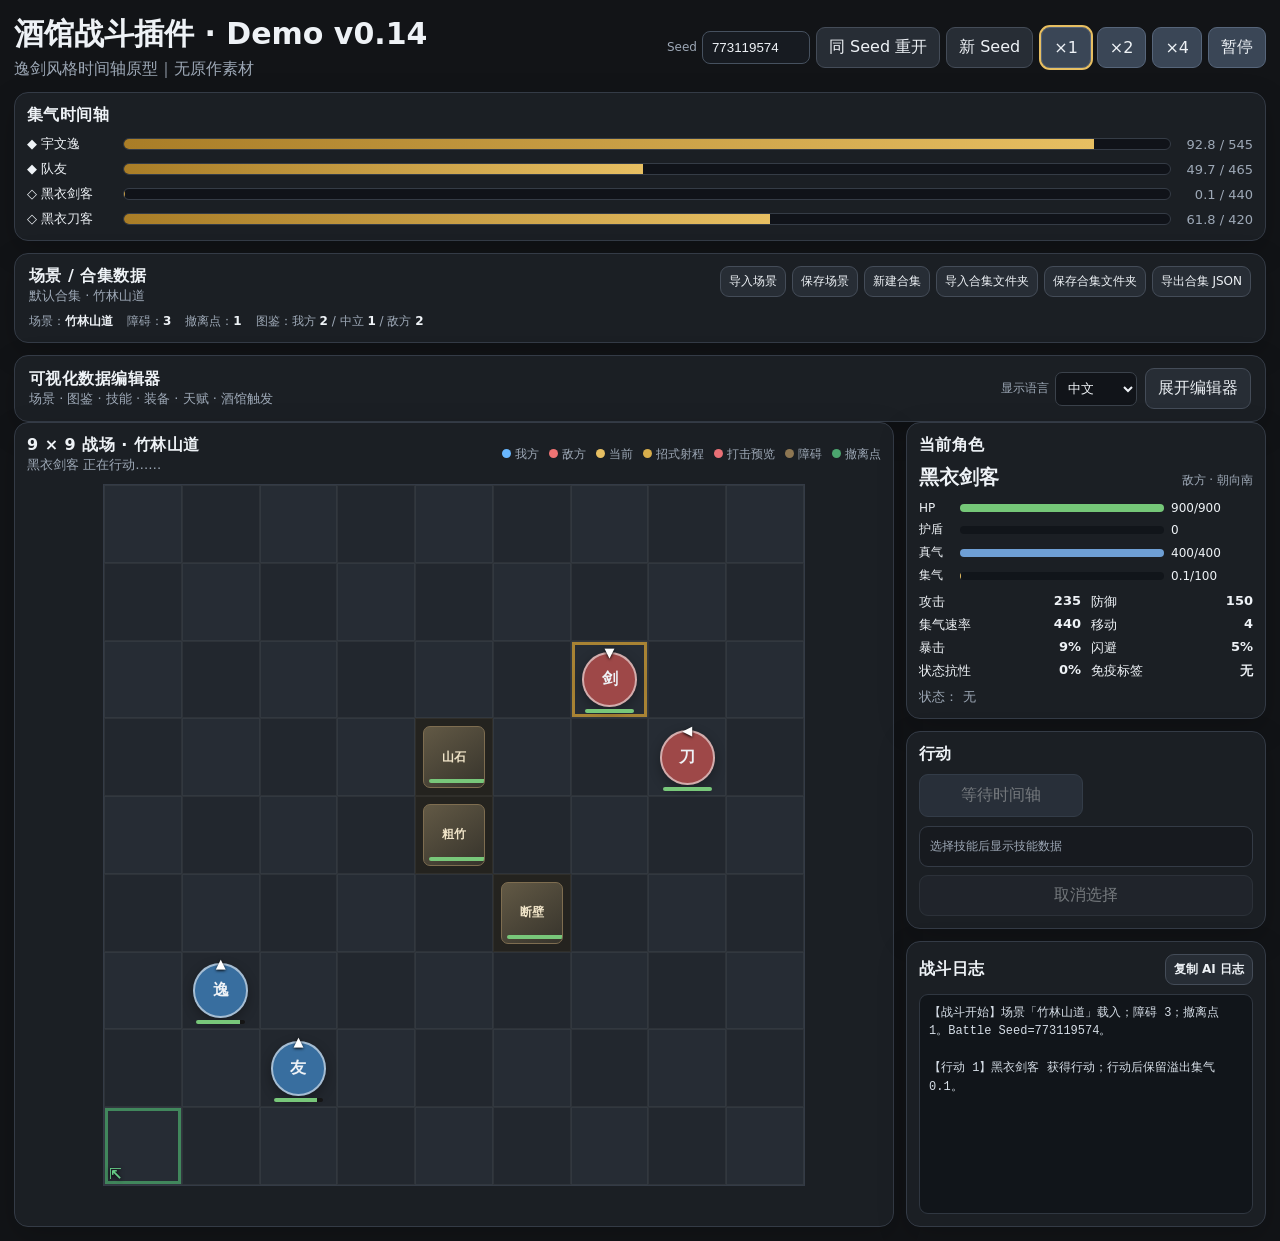
==== battle/index.html @ 169e37d6 "Add files via upload" ====
<!doctype html>
<html lang="zh-CN">
<head>
  <meta charset="utf-8" />
  <meta name="viewport" content="width=device-width,initial-scale=1,maximum-scale=1,user-scalable=no" />
  <title>酒馆战斗插件 Demo v0.14</title>
  <link rel="stylesheet" href="styles.css" />
</head>
<body>
  <div class="app-shell">
    <header class="topbar">
      <div>
        <h1>酒馆战斗插件 · Demo v0.14</h1>
        <p>逸剑风格时间轴原型｜无原作素材</p>
      </div>
      <div class="top-controls">
        <div class="seed-box" title="同一 Seed + 同一操作会得到相同的命中、暴击和伤害波动">
          <label>Seed <input id="seedInput" inputmode="numeric" maxlength="10" /></label>
          <button id="sameSeedBtn" class="secondary">同 Seed 重开</button>
          <button id="newSeedBtn" class="secondary">新 Seed</button>
        </div>
        <div class="speed-box">
          <button data-speed="1" class="speed-btn active">×1</button>
          <button data-speed="2" class="speed-btn">×2</button>
          <button data-speed="4" class="speed-btn">×4</button>
          <button id="pauseBtn">暂停</button>
        </div>
      </div>
    </header>

    <section class="timeline-panel card">
      <div class="section-title">集气时间轴</div>
      <div id="timeline"></div>
    </section>

    <section class="card data-panel">
      <div class="data-panel-head">
        <div>
          <div class="section-title">场景 / 合集数据</div>
          <div id="dataStatus" class="muted">默认合集 · 竹林山道</div>
        </div>
        <div class="data-actions">
          <button id="importSceneBtn" class="secondary small">导入场景</button>
          <button id="exportSceneBtn" class="secondary small">保存场景</button>
          <button id="newCollectionBtn" class="secondary small">新建合集</button>
          <button id="importCollectionBtn" class="secondary small">导入合集文件夹</button>
          <button id="saveCollectionBtn" class="secondary small">保存合集文件夹</button>
          <button id="exportCollectionBtn" class="secondary small">导出合集 JSON</button>
        </div>
      </div>
      <div class="data-summary">
        <span>场景：<b id="sceneNameText">竹林山道</b></span>
        <span>障碍：<b id="obstacleCountText">0</b></span>
        <span>撤离点：<b id="evacCountText">0</b></span>
        <span>图鉴：我方 <b id="allyDexCount">0</b> / 中立 <b id="neutralDexCount">0</b> / 敌方 <b id="enemyDexCount">0</b></span>
      </div>
      <input id="sceneFileInput" type="file" accept=".json,application/json" hidden>
      <input id="collectionFolderInput" type="file" accept=".json,application/json" webkitdirectory directory multiple hidden>
    </section>

    <section class="card editor-shell">
      <div class="editor-head">
        <div>
          <div class="section-title">可视化数据编辑器</div>
          <div class="muted">场景 · 图鉴 · 技能 · 装备 · 天赋 · 酒馆触发</div>
        </div>
        <div class="editor-head-actions">
          <label class="editor-language-label">
            <span>显示语言</span>
            <select id="editorLanguageSelect">
              <option value="zh" selected>中文</option>
              <option value="en">English</option>
            </select>
          </label>
          <button id="toggleEditorBtn" class="secondary">展开编辑器</button>
        </div>
      </div>
      <div id="editorRoot" class="editor-root" hidden></div>
    </section>

    <main class="main-grid">
      <section class="battlefield card">
        <div class="battlefield-head">
          <div>
            <div id="boardTitle" class="section-title">9 × 9 战场 · 竹林山道</div>
            <div id="turnHint" class="muted">时间轴流动中……</div>
          </div>
          <div class="legend">
            <span><i class="dot ally"></i>我方</span>
            <span><i class="dot enemy"></i>敌方</span>
            <span><i class="dot selected"></i>当前</span>
            <span><i class="dot range"></i>招式射程</span>
            <span><i class="dot aoe"></i>打击预览</span>
            <span><i class="dot obstacle"></i>障碍</span>
            <span><i class="dot evac"></i>撤离点</span>
          </div>
        </div>
        <div id="board" class="board" aria-label="battle board"></div>
      </section>

      <aside class="sidebar">
        <section class="card status-card">
          <div class="section-title">当前角色</div>
          <div id="actorCard" class="actor-card empty">尚未轮到任何角色</div>
        </section>

        <section class="card actions-card">
          <div class="section-title">行动</div>
          <div id="actions" class="actions"></div>
          <div id="skillDetail" class="skill-detail empty">选择技能后显示技能数据</div>
          <button id="cancelModeBtn" class="secondary wide" disabled>取消选择</button>
        </section>

        <section class="card log-card">
          <div class="section-title log-title-row">
            <span>战斗日志</span>
            <button id="copyLogBtn" class="secondary small">复制 AI 日志</button>
          </div>
          <pre id="log"></pre>
        </section>
      </aside>
    </main>
  </div>

  <dialog id="resultDialog">
    <div class="result-box">
      <h2 id="resultTitle">战斗结束</h2>
      <pre id="resultText"></pre>
      <div class="dialog-actions">
        <button id="copyResultBtn">复制 AI 战斗包</button>
        <button id="restartBtn" class="secondary">重新开始</button>
      </div>
    </div>
  </dialog>

  <script src="app.js"></script>
  <script src="editor.js"></script>
</body>
</html>
---- battle/styles.css ----
:root {
  --bg: #121417;
  --panel: #1b1f24;
  --panel-2: #232831;
  --line: #343b46;
  --text: #eef2f6;
  --muted: #9da8b6;
  --accent: #e7bf62;
  --ally: #69b7ff;
  --enemy: #ee7373;
  --ready: #89df8c;
  --tile: #262c34;
  --tile-alt: #22272e;
  --move: #355978;
  --target: #744248;
  --skill-range: #66562f;
  --aoe-preview: #9a3f45;
  --selected: #a88334;
}

* { box-sizing: border-box; }
html, body { margin: 0; min-height: 100%; background: var(--bg); color: var(--text); font-family: system-ui, -apple-system, BlinkMacSystemFont, "Segoe UI", sans-serif; }
button { font: inherit; }
body { padding: 14px; }

.app-shell { max-width: 1280px; margin: 0 auto; }
.topbar { display: flex; align-items: center; justify-content: space-between; gap: 16px; margin-bottom: 12px; }
h1 { margin: 0 0 4px; font-size: clamp(20px, 3vw, 30px); }
p { margin: 0; color: var(--muted); }
.card { background: var(--panel); border: 1px solid var(--line); border-radius: 14px; box-shadow: 0 10px 30px rgba(0,0,0,.18); }
.section-title { font-weight: 750; letter-spacing: .03em; }
.muted { color: var(--muted); font-size: 13px; }

.speed-box { display: flex; gap: 6px; flex-wrap: wrap; justify-content: flex-end; }
button { color: var(--text); background: #3a4656; border: 1px solid #56657a; border-radius: 9px; padding: 9px 12px; cursor: pointer; }
button:hover:not(:disabled) { filter: brightness(1.12); }
button:disabled { opacity: .42; cursor: not-allowed; }
button.active { outline: 2px solid var(--accent); }
button.secondary { background: #272d35; border-color: #444c58; }
button.small { padding: 6px 8px; font-size: 12px; }
button.wide { width: 100%; margin-top: 8px; }

.timeline-panel { padding: 12px; margin-bottom: 12px; }
#timeline { display: grid; gap: 7px; margin-top: 9px; }
.timeline-row { display: grid; grid-template-columns: 88px 1fr 74px; gap: 8px; align-items: center; font-size: 13px; }
.timeline-name { overflow: hidden; text-overflow: ellipsis; white-space: nowrap; }
.gauge { height: 12px; background: #101319; border: 1px solid #353c46; border-radius: 999px; overflow: hidden; }
.gauge > i { display: block; height: 100%; width: 0%; background: linear-gradient(90deg, #a97d27, var(--accent)); transition: width .06s linear; }
.timeline-row.ready .gauge > i { background: linear-gradient(90deg, #3f984f, var(--ready)); }
.timeline-value { color: var(--muted); text-align: right; font-variant-numeric: tabular-nums; }

.main-grid { display: grid; grid-template-columns: minmax(0, 1fr) 360px; gap: 12px; }
.battlefield { padding: 12px; min-width: 0; }
.battlefield-head { display: flex; align-items: center; justify-content: space-between; gap: 12px; margin-bottom: 10px; }
.legend { display: flex; gap: 10px; flex-wrap: wrap; color: var(--muted); font-size: 12px; }
.dot { display: inline-block; width: 9px; height: 9px; border-radius: 50%; margin-right: 4px; }
.dot.ally { background: var(--ally); }
.dot.enemy { background: var(--enemy); }
.dot.selected { background: var(--accent); }
.dot.range { background: #d7ad4b; }
.dot.aoe { background: #e86f75; }

.board { display: grid; grid-template-columns: repeat(9, minmax(0, 1fr)); grid-template-rows: repeat(9, minmax(0, 1fr)); width: min(78vh, 100%); max-width: 720px; aspect-ratio: 1 / 1; margin: 0 auto; border: 1px solid var(--line); background: #161a1f; user-select: none; }
.tile { position: relative; width: 100%; height: 100%; border: 1px solid rgba(255,255,255,.055); background: var(--tile); min-width: 0; min-height: 0; padding: 0; border-radius: 0; display: flex; align-items: center; justify-content: center; }
.tile:nth-child(even) { background: var(--tile-alt); }
.tile.moveable { background: var(--move); }
.tile.skill-range { background: var(--skill-range); }
.tile.targetable { box-shadow: inset 0 0 0 2px #c95b62; }
.tile.aoe-preview { background: var(--aoe-preview) !important; box-shadow: inset 0 0 0 2px #f0a0a4; }
.tile.current { box-shadow: inset 0 0 0 3px var(--selected); }
.unit { width: 72%; aspect-ratio: 1/1; border-radius: 50%; display: grid; place-items: center; position: relative; font-size: clamp(10px, 1.6vw, 16px); font-weight: 800; border: 2px solid rgba(255,255,255,.55); box-shadow: 0 4px 12px rgba(0,0,0,.3); }
.unit.ally { background: #386e9f; }
.unit.enemy { background: #9e4848; }
.unit.dead { opacity: .22; filter: grayscale(1); }
.facing { position: absolute; top: -9px; font-size: 13px; color: white; text-shadow: 0 1px 3px #000; }
.hp-mini { position: absolute; bottom: -8px; left: 2%; width: 96%; height: 4px; border-radius: 999px; overflow: hidden; background: #151515; }
.hp-mini i { display: block; height: 100%; background: #78c77a; }

.sidebar { display: grid; grid-template-rows: auto auto minmax(240px, 1fr); gap: 12px; min-width: 0; }
.status-card, .actions-card, .log-card { padding: 12px; }
.actor-card.empty { color: var(--muted); padding-top: 10px; }
.actor-name-row { display: flex; justify-content: space-between; align-items: baseline; margin-top: 8px; }
.actor-name { font-size: 20px; font-weight: 800; }
.team-tag { font-size: 12px; color: var(--muted); }
.stats { display: grid; grid-template-columns: 1fr 1fr; gap: 5px 10px; margin-top: 9px; font-size: 13px; }
.stat-line { display: flex; justify-content: space-between; gap: 10px; }
.stat-line b { font-variant-numeric: tabular-nums; }
.bars { display: grid; gap: 6px; margin-top: 10px; }
.bar-row { display: grid; grid-template-columns: 34px 1fr 82px; gap: 7px; align-items: center; font-size: 12px; }
.meter { height: 8px; background: #11151a; border-radius: 999px; overflow: hidden; }
.meter i { display: block; height: 100%; }
.meter.hp i { background: #75c778; }
.meter.qi i { background: #6e9fd5; }
.meter.gas i { background: var(--accent); }

.actions { display: grid; grid-template-columns: repeat(2, minmax(0, 1fr)); gap: 7px; margin-top: 9px; }
.action-btn { min-height: 43px; padding: 8px; }
.action-btn small { display: block; color: #c5ced8; font-size: 10px; margin-top: 2px; }
.action-btn.skill { background: #443b2d; border-color: #75613d; }
.action-btn.utility { background: #304156; border-color: #4c6684; }

.log-title-row { display: flex; align-items: center; justify-content: space-between; gap: 8px; }
.log-card { min-height: 0; display: flex; flex-direction: column; }
#log { margin: 9px 0 0; min-height: 220px; max-height: 42vh; overflow: auto; white-space: pre-wrap; word-break: break-word; background: #11151a; border: 1px solid #303741; border-radius: 9px; padding: 9px; color: #d5dde6; font-size: 12px; line-height: 1.55; }

#resultDialog { width: min(680px, 92vw); color: var(--text); background: var(--panel); border: 1px solid var(--line); border-radius: 14px; }
#resultDialog::backdrop { background: rgba(0,0,0,.72); }
.result-box h2 { margin-top: 0; }
#resultText { white-space: pre-wrap; max-height: 55vh; overflow: auto; background: #11151a; padding: 10px; border-radius: 9px; }
.dialog-actions { display: flex; justify-content: flex-end; gap: 8px; flex-wrap: wrap; }

@media (max-width: 900px) {
  body { padding: 8px; }
  .topbar { align-items: flex-start; }
  .main-grid { grid-template-columns: 1fr; }
  .board { width: 100%; max-width: none; }
  .sidebar { grid-template-columns: 1fr; }
  #log { max-height: 300px; }
}


/* v0.3：技能详情卡 */
.skill-detail {
  margin-top: 9px;
  padding: 10px;
  border: 1px solid #4c4537;
  border-radius: 9px;
  background: #191814;
  font-size: 12px;
  line-height: 1.55;
}
.skill-detail.empty {
  color: var(--muted);
  border-color: #343b46;
  background: #171a1f;
}
.skill-detail-name {
  font-size: 14px;
  font-weight: 800;
  color: #f0cf82;
  margin-bottom: 6px;
}
.skill-detail-grid {
  display: grid;
  grid-template-columns: 1fr 1fr;
  gap: 3px 12px;
}
.skill-detail-grid span {
  color: var(--muted);
}
.skill-detail-grid b {
  color: var(--text);
  font-weight: 700;
}
.skill-detail-desc {
  margin-top: 7px;
  color: #d9dfe6;
}
.skill-detail-tip {
  margin-top: 6px;
  color: #d9bb72;
}


/* v0.4：行动后的朝向与无目标行动的方向选择 */
.tile.direction-choice {
  background: #32495a;
  box-shadow: inset 0 0 0 2px #75b7d9;
}
.direction-marker {
  position: absolute;
  inset: 0;
  display: grid;
  place-items: center;
  pointer-events: none;
  font-size: clamp(18px, 2vw, 30px);
  color: #d9f2ff;
  text-shadow: 0 1px 5px #000;
  z-index: 4;
}
.tile .unit + .direction-marker {
  opacity: 0.88;
}
.direction-note {
  grid-column: 1 / -1;
  color: #d6e8f2;
  font-size: 12px;
  padding: 4px 2px 1px;
}


/* v0.5：Seed / 寻路 / 攻击预览 */
.top-controls { display:flex; gap:8px; align-items:center; flex-wrap:wrap; justify-content:flex-end; }
.seed-box { display:flex; gap:6px; align-items:center; flex-wrap:wrap; }
.seed-box label { display:flex; gap:5px; align-items:center; color:var(--muted); font-size:12px; }
.seed-box input { width:108px; color:var(--text); background:#171b21; border:1px solid #46515f; border-radius:8px; padding:8px 9px; font-variant-numeric:tabular-nums; }
.tile.path-preview { box-shadow: inset 0 0 0 3px #70c7f0; }
.tile.path-destination { box-shadow: inset 0 0 0 3px #b7e8ff; }
.tile.will-hit { box-shadow: inset 0 0 0 3px #ffd1d4 !important; }
.preview-box { margin-top:8px; padding:8px; border-radius:8px; background:#11151a; border:1px solid #3b4653; }
.preview-title { font-weight:800; color:#e7d39d; margin-bottom:5px; }
.preview-row { display:grid; grid-template-columns:1fr auto; gap:10px; padding:2px 0; }
.preview-row span { color:#c9d3de; }
.preview-row b { font-variant-numeric:tabular-nums; }
.mask-badge { display:inline-block; padding:1px 5px; border:1px solid #5d6570; border-radius:999px; color:#b9c3ce; font-size:10px; margin-left:4px; }
@media (max-width: 900px) { .top-controls { width:100%; justify-content:flex-start; } }


/* v0.5.1：手动路线规划 */
.tile.route-step {
  box-shadow: inset 0 0 0 3px #6ca7c8;
  background: #283c48;
}
.tile.route-end {
  box-shadow: inset 0 0 0 3px #e6c15f, inset 0 0 16px rgba(230,193,95,.28);
}
.tile.route-next {
  box-shadow: inset 0 0 0 2px #72c487;
  background: #263d31;
}
.route-order {
  position: absolute;
  right: 3px;
  top: 2px;
  min-width: 18px;
  height: 18px;
  padding: 0 4px;
  display: grid;
  place-items: center;
  border-radius: 9px;
  background: rgba(7,12,16,.82);
  color: #e6f3fb;
  font-size: 10px;
  font-weight: 800;
  z-index: 6;
  pointer-events: none;
}
.route-summary {
  grid-column: 1 / -1;
  padding: 7px 8px;
  border: 1px solid #394853;
  border-radius: 8px;
  background: #171d21;
  color: #d8e4ea;
  font-size: 12px;
  line-height: 1.45;
}
.route-summary b {
  color: #f0cf82;
}


/* v0.5.2：逐格消费移动力 */
.tile.step-moveable {
  background: #263d31;
  box-shadow: inset 0 0 0 2px #72c487;
}
.move-state-note {
  grid-column: 1 / -1;
  padding: 7px 8px;
  border: 1px solid #394853;
  border-radius: 8px;
  background: #171d21;
  color: #d8e4ea;
  font-size: 12px;
  line-height: 1.45;
}
.move-state-note b { color: #f0cf82; }


/* v0.6：场景、障碍物、撤离点、合集数据 */
.data-panel { padding: 12px 14px; }
.data-panel-head { display:flex; gap:12px; align-items:flex-start; justify-content:space-between; }
.data-actions { display:flex; gap:6px; flex-wrap:wrap; justify-content:flex-end; }
.data-summary { display:flex; gap:14px; flex-wrap:wrap; margin-top:8px; font-size:12px; color:var(--muted); }
.data-summary b { color:var(--text); }
.dot.obstacle { background:#8d7652; }
.dot.evac { background:#4ca66f; }

.tile.has-obstacle { background:#24231f; }
.tile.evac-point { box-shadow: inset 0 0 0 3px rgba(79,179,111,.68); }
.tile.evac-point::after {
  content:'⇱';
  position:absolute;
  left:4px;
  bottom:1px;
  font-size:15px;
  font-weight:900;
  color:#67cf88;
  text-shadow:0 1px 4px #000;
  pointer-events:none;
}
.obstacle-unit {
  position:absolute;
  inset:7px;
  display:grid;
  place-items:center;
  border-radius:7px;
  border:1px solid #7e6d50;
  background:linear-gradient(145deg,#625945,#37342c);
  color:#f0e4c8;
  font-weight:800;
  font-size:12px;
  z-index:2;
  overflow:hidden;
}
.obstacle-unit .obstacle-name {
  max-width:100%;
  padding:0 3px;
  overflow:hidden;
  text-overflow:ellipsis;
  white-space:nowrap;
}
.obstacle-unit .hp-mini {
  position:absolute;
  left:5px;
  right:5px;
  bottom:4px;
}
.tile.will-hit .obstacle-unit { outline:2px solid #d76565; }
.action-btn.escape { border-color:#4ca66f; }
.action-btn.escape:not(:disabled) { background:#203b2b; }

@media (max-width: 760px) {
  .data-panel-head { flex-direction:column; }
  .data-actions { justify-content:flex-start; }
}

.unit.neutral{background:#525963;border-color:#717a87;}


/* v0.6.1：障碍物阻断攻击射线 */
.tile.skill-blocked {
  background:
    repeating-linear-gradient(
      135deg,
      rgba(92, 96, 101, .20) 0,
      rgba(92, 96, 101, .20) 5px,
      rgba(32, 34, 37, .28) 5px,
      rgba(32, 34, 37, .28) 10px
    );
  box-shadow: inset 0 0 0 1px rgba(122, 128, 135, .55);
}
.tile.skill-blocked:not(.has-obstacle) {
  cursor: not-allowed;
}


/* v0.7 可视化编辑器 */
.editor-shell { margin-top: 12px; padding: 12px 14px; }
.editor-head { display:flex; align-items:center; justify-content:space-between; gap:12px; }
.editor-root { margin-top:12px; border-top:1px solid var(--border); padding-top:12px; }
.editor-tabs { display:flex; gap:6px; flex-wrap:wrap; margin-bottom:12px; }
.editor-tab { padding:7px 10px; }
.editor-tab.active { border-color:#b99b55; background:#332c1f; }
.editor-grid { display:grid; grid-template-columns:minmax(280px,1fr) minmax(300px,1.1fr); gap:12px; }
.editor-panel { border:1px solid var(--border); border-radius:10px; background:#171a1e; padding:11px; min-width:0; }
.editor-panel h3 { margin:0 0 9px; font-size:14px; }
.form-grid { display:grid; grid-template-columns:1fr 1fr; gap:8px; }
.form-grid .full { grid-column:1/-1; }
.form-field { display:flex; flex-direction:column; gap:4px; min-width:0; font-size:12px; color:var(--muted); }
.form-field input,.form-field select,.form-field textarea {
  width:100%; box-sizing:border-box; border:1px solid #3b424b; border-radius:7px; background:#111419; color:var(--text);
  padding:7px 8px; font:inherit; min-height:34px;
}
.form-field textarea { min-height:92px; resize:vertical; }
.editor-actions { display:flex; gap:6px; flex-wrap:wrap; margin-top:9px; }
.editor-list { display:flex; gap:6px; flex-wrap:wrap; margin:7px 0; }
.editor-chip { padding:6px 8px; border:1px solid #3d4650; background:#1d2228; border-radius:8px; cursor:pointer; }
.editor-chip.active { border-color:#c2a45d; background:#332c1e; }
.scene-editor-board {
  display:grid; aspect-ratio:1; width:min(100%,560px); margin:auto;
  border:1px solid #4c5661; background:#0d1013;
}
.scene-cell {
  position:relative; border:1px solid rgba(93,103,114,.28); min-width:0; min-height:0;
  display:grid; place-items:center; cursor:pointer; user-select:none; overflow:hidden;
}
.scene-cell:hover { outline:2px solid rgba(185,155,85,.7); z-index:2; }
.scene-token { font-size:11px; font-weight:800; text-align:center; line-height:1.05; padding:2px; }
.scene-token.ally { color:#8ac2ff; }
.scene-token.enemy { color:#ff9c9c; }
.scene-token.neutral { color:#c8ced6; }
.scene-token.obstacle { color:#e3c68d; }
.scene-token.evac { color:#7ed79c; position:absolute; left:2px; bottom:1px; font-size:13px; }
.palette-row { display:flex; flex-wrap:wrap; gap:5px; margin:8px 0; }
.palette-btn.active { border-color:#c2a45d; background:#332c1e; }
.json-preview { white-space:pre-wrap; max-height:290px; overflow:auto; padding:8px; border:1px solid #333c45; border-radius:8px; background:#101317; font-size:11px; }
.trigger-box { min-height:260px !important; font-family:ui-monospace,SFMono-Regular,Consolas,monospace !important; }
.ai-box { border:1px dashed #5e6670; border-radius:9px; padding:9px; margin-top:10px; }
.ai-status { font-size:12px; color:#d2bd85; margin-bottom:6px; }
.talent-choice-grid { display:grid; grid-template-columns:repeat(3,minmax(0,1fr)); gap:8px; margin-top:9px; }
.talent-choice { border:1px solid #444c55; border-radius:9px; padding:8px; background:#191d22; }
.talent-choice b { display:block; margin-bottom:4px; color:#e4cc91; }
.editor-warning { color:#d9b07b; font-size:12px; line-height:1.45; }
@media(max-width:900px){
  .editor-grid{grid-template-columns:1fr;}
}
@media(max-width:560px){
  .form-grid{grid-template-columns:1fr;}
  .talent-choice-grid{grid-template-columns:1fr;}
}


/* v0.8 编辑器语言 */
.editor-head-actions {
  display:flex;
  gap:8px;
  align-items:center;
  flex-wrap:wrap;
  justify-content:flex-end;
}
.editor-language-label {
  display:flex;
  gap:6px;
  align-items:center;
  color:var(--muted);
  font-size:12px;
}
.editor-language-label select {
  min-height:34px;
  border:1px solid #3b424b;
  border-radius:7px;
  background:#111419;
  color:var(--text);
  padding:5px 8px;
}


/* v0.9 状态显示 */
.status-buff { color:#8fd7a8; }
.status-debuff { color:#ef9a9a; }


/* v0.10：多规则 / 多 Effect / 状态详情 */
.rules-editor {
  border:1px solid #3a424b; border-radius:10px; padding:10px; background:#12161a;
}
.rules-editor-head,.rule-card-head {
  display:flex; align-items:flex-start; justify-content:space-between; gap:8px; margin-bottom:8px;
}
.rules-list { display:flex; flex-direction:column; gap:9px; }
.rule-card { border:1px solid #45515d; border-radius:9px; padding:9px; background:#181d22; }
.effects-list { display:flex; flex-direction:column; gap:7px; margin:8px 0; }
.effect-card { border-left:3px solid #76684c; border-radius:7px; padding:8px; background:#13171b; }
button.tiny { padding:3px 6px; min-height:26px; font-size:11px; }
.status-chip-row { margin-top:8px; display:flex; align-items:center; flex-wrap:wrap; gap:5px; }
.status-chip { display:inline-flex; align-items:center; gap:4px; padding:3px 7px; border:1px solid #46505a; border-radius:999px; font-size:11px; line-height:1.25; background:#1d2329; }
.status-chip i { font-style:normal; }
.status-chip.buff { border-color:#496b56; background:#19271f; }
.status-chip.debuff { border-color:#754b4b; background:#291b1b; }


/* v0.11：技能本体 Effect / 状态阈值 Effect */
.core-effects-editor,.effects-only-editor {
  border:1px solid #46515c;
  border-radius:10px;
  padding:10px;
  background:#101419;
}
.core-effects-list { display:flex; flex-direction:column; gap:8px; }
.core-effect-card {
  border-left:3px solid #7b6650;
  border-radius:8px;
  padding:9px;
  background:#171c21;
}
.effects-only-editor .effects-list { margin-top:8px; }
\n/* v0.12 */\n.meter.shield i { background: linear-gradient(90deg,#7ac7d8,#b2e8f0); }\n.ground-object { background:#17251f !important; }\n.obstacle-unit.ground { border-color:#4d8469; background:linear-gradient(145deg,#315944,#1d3529); }\n.form-field[hidden] { display:none !important; }\n.form-field select[multiple] { min-height:104px; }\n

/* v0.13：角色技能/装备/天赋可视化选择 */
.library-checklist {
  display:grid;
  grid-template-columns:repeat(2,minmax(0,1fr));
  gap:6px;
  max-height:250px;
  overflow:auto;
  padding:7px;
  border:1px solid #3b444e;
  border-radius:9px;
  background:#101419;
}
.library-checklist.empty { display:block; }
.library-check-item {
  display:flex;
  gap:7px;
  align-items:flex-start;
  padding:7px;
  border:1px solid #303943;
  border-radius:8px;
  background:#181d22;
  cursor:pointer;
}
.library-check-item:hover { border-color:#776947; }
.library-check-item input { margin-top:3px; }
.library-check-item span { display:flex; flex-direction:column; min-width:0; }
.library-check-item b { font-size:12px; color:var(--text); }
.library-check-item small { font-size:10px; color:var(--muted); margin-top:2px; }
@media(max-width:620px){
  .library-checklist { grid-template-columns:1fr; }
}


/* v0.14：紧凑角色技能/装备/天赋选择器 */
.compact-library-picker {
  border:1px solid #3b444e;
  border-radius:10px;
  background:#101419;
  padding:8px;
}
.selected-library-list {
  display:flex;
  flex-direction:column;
  gap:6px;
}
.selected-library-empty {
  padding:12px;
  text-align:center;
  color:var(--muted);
  border:1px dashed #35404a;
  border-radius:8px;
}
.selected-library-chip {
  display:grid;
  grid-template-columns:auto minmax(0,1fr) auto;
  align-items:center;
  gap:8px;
  padding:7px 8px;
  border:1px solid #394550;
  border-radius:9px;
  background:#181e24;
}
.selected-library-chip.dragging {
  opacity:.45;
}
.selected-drag {
  color:#8c969f;
  cursor:grab;
  user-select:none;
  font-size:16px;
}
.selected-main {
  display:flex;
  min-width:0;
  flex-direction:column;
}
.selected-main b {
  font-size:12px;
  overflow:hidden;
  text-overflow:ellipsis;
  white-space:nowrap;
}
.selected-main small {
  color:var(--muted);
  font-size:10px;
  margin-top:2px;
  overflow:hidden;
  text-overflow:ellipsis;
  white-space:nowrap;
}
.selected-order-actions {
  display:flex;
  gap:3px;
}
.icon-button {
  min-width:28px;
  min-height:28px;
  padding:2px 6px;
}
.icon-button.danger {
  color:#e59a9a;
}
.compact-library-footer {
  display:flex;
  justify-content:space-between;
  gap:8px;
  align-items:center;
  margin-top:8px;
}

.library-picker-modal[hidden] { display:none; }
.library-picker-modal {
  position:fixed;
  inset:0;
  z-index:10000;
  display:grid;
  place-items:center;
  padding:18px;
}
.library-picker-backdrop {
  position:absolute;
  inset:0;
  background:rgba(0,0,0,.67);
  backdrop-filter:blur(2px);
}
.library-picker-dialog {
  position:relative;
  z-index:1;
  width:min(760px,calc(100vw - 28px));
  max-height:min(760px,calc(100vh - 36px));
  display:flex;
  flex-direction:column;
  overflow:hidden;
  border:1px solid #465361;
  border-radius:14px;
  background:#15191e;
  box-shadow:0 24px 80px rgba(0,0,0,.5);
}
.library-picker-titlebar {
  display:flex;
  justify-content:space-between;
  align-items:flex-start;
  padding:14px 15px 10px;
  border-bottom:1px solid #303943;
}
.library-picker-titlebar h3 {
  margin:0 0 3px;
}
.library-picker-toolbar {
  padding:10px 14px;
  border-bottom:1px solid #303943;
}
.library-picker-toolbar input[type="search"] {
  width:100%;
  box-sizing:border-box;
  min-height:38px;
  padding:7px 10px;
  border:1px solid #3b4650;
  border-radius:8px;
  background:#0f1317;
  color:var(--text);
}
.library-picker-filters {
  display:flex;
  flex-wrap:wrap;
  gap:5px;
  margin-top:8px;
}
.picker-filter {
  padding:5px 9px;
  min-height:30px;
}
.picker-filter.active {
  border-color:#b99b55;
  background:#332c1f;
}
.library-picker-results {
  min-height:120px;
  overflow:auto;
  padding:10px 14px;
  display:flex;
  flex-direction:column;
  gap:6px;
}
.picker-result {
  display:flex;
  align-items:flex-start;
  gap:9px;
  padding:9px 10px;
  border:1px solid #343e48;
  border-radius:9px;
  background:#181d22;
  cursor:pointer;
}
.picker-result:hover,
.picker-result.selected {
  border-color:#75663f;
  background:#211f19;
}
.picker-result input {
  margin-top:4px;
}
.picker-result-main {
  display:flex;
  min-width:0;
  flex-direction:column;
}
.picker-result-main b {
  font-size:13px;
}
.picker-result-main small {
  margin-top:2px;
  color:#9eb8d1;
  font-size:10px;
}
.picker-result-main em {
  margin-top:5px;
  color:var(--muted);
  font-style:normal;
  font-size:11px;
  line-height:1.35;
}
.picker-no-result {
  padding:28px;
  text-align:center;
  color:var(--muted);
}
.library-picker-actions {
  display:flex;
  justify-content:flex-end;
  gap:7px;
  padding:10px 14px 14px;
  border-top:1px solid #303943;
}

@media(max-width:600px){
  .library-picker-modal { padding:7px; }
  .library-picker-dialog {
    width:calc(100vw - 14px);
    max-height:calc(100vh - 14px);
  }
  .selected-order-actions .icon-button {
    min-width:27px;
  }
}


/* SillyTavern embed mode */
body.tb-embedded {
  background:#0d1013;
}
body.tb-embedded .app-shell {
  max-width:none;
  padding:10px;
}
body.tb-embedded .topbar {
  margin-top:0;
}
body.tb-embed-battle .data-panel,
body.tb-embed-battle .editor-shell {
  display:none !important;
}
body.tb-embed-editor .timeline-panel {
  display:none;
}
body.tb-embed-editor .main-grid {
  opacity:.92;
}
@media(max-width:720px){
  body.tb-embedded .app-shell { padding:5px; }
  body.tb-embedded .topbar h1 { font-size:16px; }
}
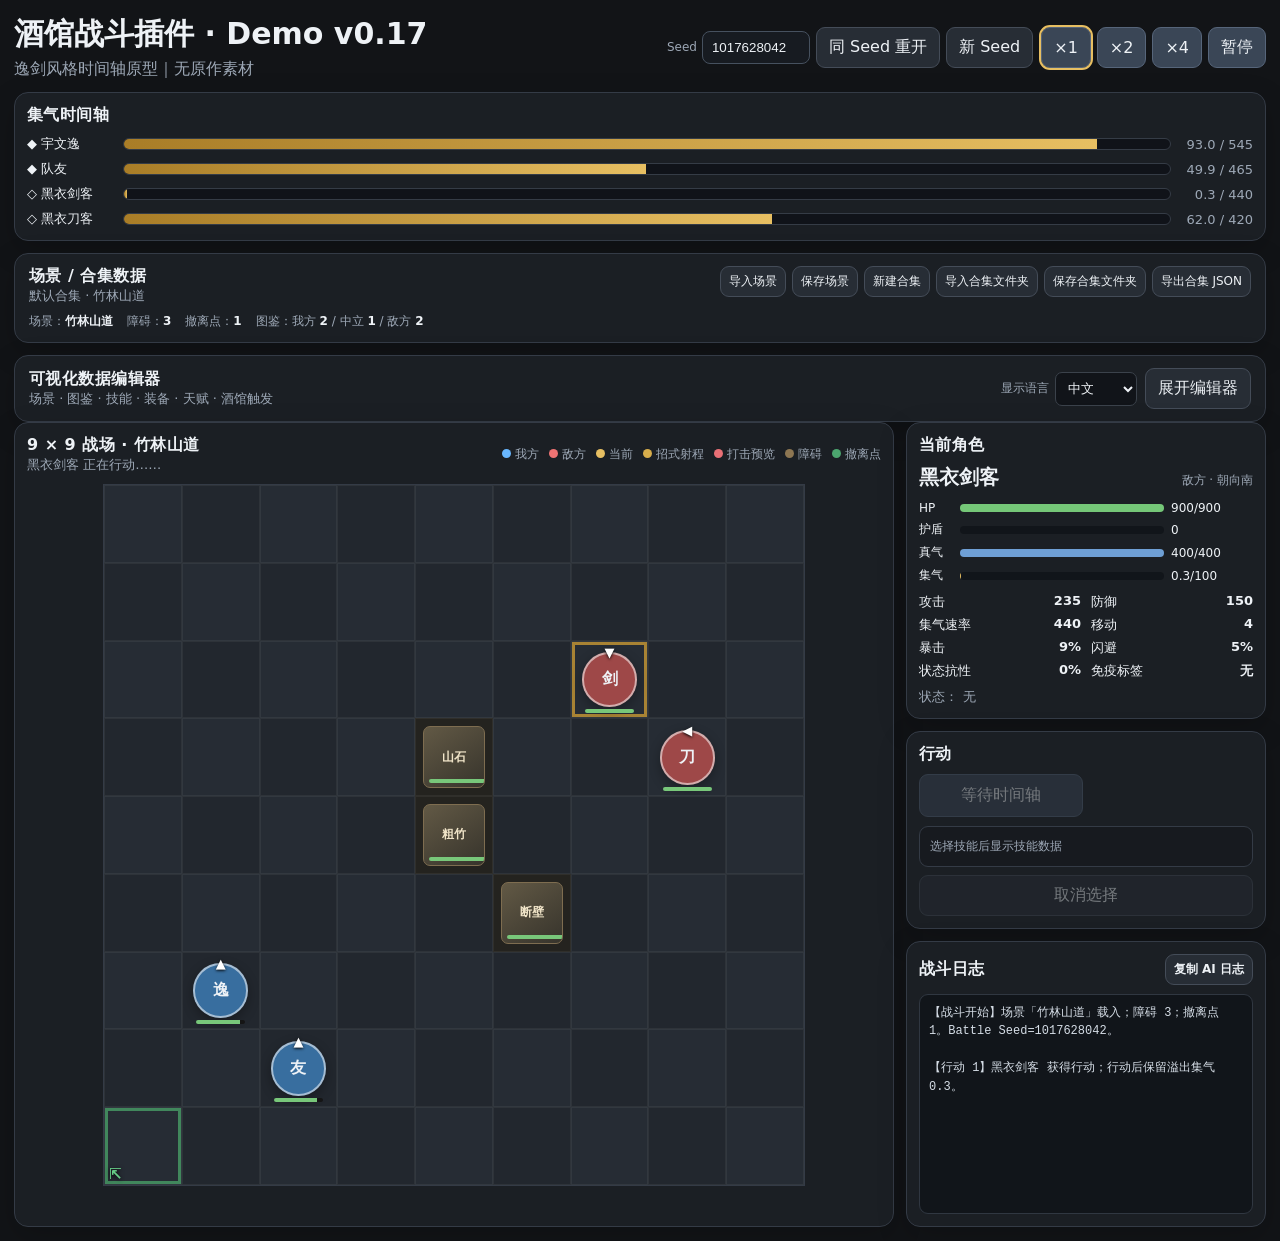
==== commit 44c48603: "Add files via upload" ====
--- a/battle/index.html
+++ b/battle/index.html
@@ -3,14 +3,14 @@
 <head>
   <meta charset="utf-8" />
   <meta name="viewport" content="width=device-width,initial-scale=1,maximum-scale=1,user-scalable=no" />
-  <title>酒馆战斗插件 Demo v0.14</title>
+  <title>酒馆战斗插件 Demo v0.17</title>
   <link rel="stylesheet" href="styles.css" />
 </head>
 <body>
   <div class="app-shell">
     <header class="topbar">
       <div>
-        <h1>酒馆战斗插件 · Demo v0.14</h1>
+        <h1>酒馆战斗插件 · Demo v0.17</h1>
         <p>逸剑风格时间轴原型｜无原作素材</p>
       </div>
       <div class="top-controls">
--- a/battle/styles.css
+++ b/battle/styles.css
@@ -740,3 +740,155 @@
   body.tb-embedded .app-shell { padding:5px; }
   body.tb-embedded .topbar h1 { font-size:16px; }
 }
+
+
+/* v0.16 SillyTavern mobile iframe fixes */
+html:has(body.tb-embedded),
+body.tb-embedded {
+  width:100%;
+  min-width:0;
+  min-height:100%;
+}
+body.tb-embedded {
+  margin:0;
+  padding:0;
+  overflow-x:hidden;
+}
+body.tb-embedded .app-shell {
+  width:100%;
+  max-width:none;
+  margin:0;
+  padding:8px;
+}
+
+/* 编辑器嵌入酒馆时，不再先展示整套战斗棋盘。 */
+body.tb-embed-editor .topbar,
+body.tb-embed-editor .timeline-panel,
+body.tb-embed-editor .main-grid {
+  display:none !important;
+}
+body.tb-embed-editor .data-panel {
+  margin-top:0;
+}
+body.tb-embed-editor .editor-shell {
+  margin-top:8px;
+}
+body.tb-embed-editor .editor-root {
+  min-width:0;
+}
+
+@media(max-width:620px){
+  body.tb-embedded .app-shell { padding:5px; }
+  body.tb-embed-editor .data-panel,
+  body.tb-embed-editor .editor-shell {
+    padding:9px;
+    border-radius:10px;
+  }
+  body.tb-embed-editor .data-panel-head,
+  body.tb-embed-editor .editor-head {
+    flex-direction:column;
+    align-items:stretch;
+    gap:8px;
+  }
+  body.tb-embed-editor .data-actions {
+    display:grid;
+    grid-template-columns:1fr 1fr;
+    gap:6px;
+    width:100%;
+  }
+  body.tb-embed-editor .data-actions button {
+    width:100%;
+    min-width:0;
+    white-space:normal;
+  }
+  body.tb-embed-editor .editor-head-actions {
+    width:100%;
+    justify-content:space-between;
+    align-items:center;
+  }
+  body.tb-embed-editor .editor-head-actions button,
+  body.tb-embed-editor .editor-language-label select {
+    white-space:nowrap;
+  }
+  body.tb-embed-editor .editor-tabs {
+    flex-wrap:nowrap;
+    overflow-x:auto;
+    padding-bottom:4px;
+    scrollbar-width:thin;
+  }
+  body.tb-embed-editor .editor-tab {
+    flex:0 0 auto;
+    white-space:nowrap;
+  }
+  body.tb-embed-editor .editor-panel {
+    padding:8px;
+  }
+  body.tb-embed-editor .form-grid {
+    grid-template-columns:1fr;
+  }
+  body.tb-embed-editor .library-picker-dialog {
+    width:calc(100vw - 10px);
+    max-height:calc(100dvh - 10px);
+  }
+}
+
+
+/* v0.17 AI create / modify editor */
+.ai-title-row {
+  display:flex;
+  align-items:flex-start;
+  justify-content:space-between;
+  gap:10px;
+}
+.ai-title-row h3 { margin-bottom:4px; }
+.ai-mode-badge {
+  flex:0 0 auto;
+  padding:4px 9px;
+  border-radius:999px;
+  border:1px solid #4a5560;
+  font-size:11px;
+}
+.ai-mode-badge.create {
+  border-color:#4f775f;
+  background:#17271e;
+}
+.ai-mode-badge.modify {
+  border-color:#75633d;
+  background:#2a2418;
+}
+.ai-context-options {
+  display:flex;
+  flex-direction:column;
+  gap:7px;
+  padding:10px;
+  border:1px solid #37414b;
+  border-radius:9px;
+  background:#11161a;
+}
+.checkbox-label-local {
+  display:flex;
+  align-items:center;
+  gap:8px;
+  cursor:pointer;
+}
+.checkbox-label-local input {
+  width:18px;
+  height:18px;
+}
+.ai-extra-field {
+  margin-top:10px;
+}
+.ai-extra-field textarea {
+  min-height:110px;
+}
+.ai-prompt-details {
+  margin-top:10px;
+}
+.ai-prompt-details summary {
+  cursor:pointer;
+  color:var(--muted);
+}
+.ai-prompt-details .trigger-box {
+  margin-top:8px;
+  min-height:280px;
+}
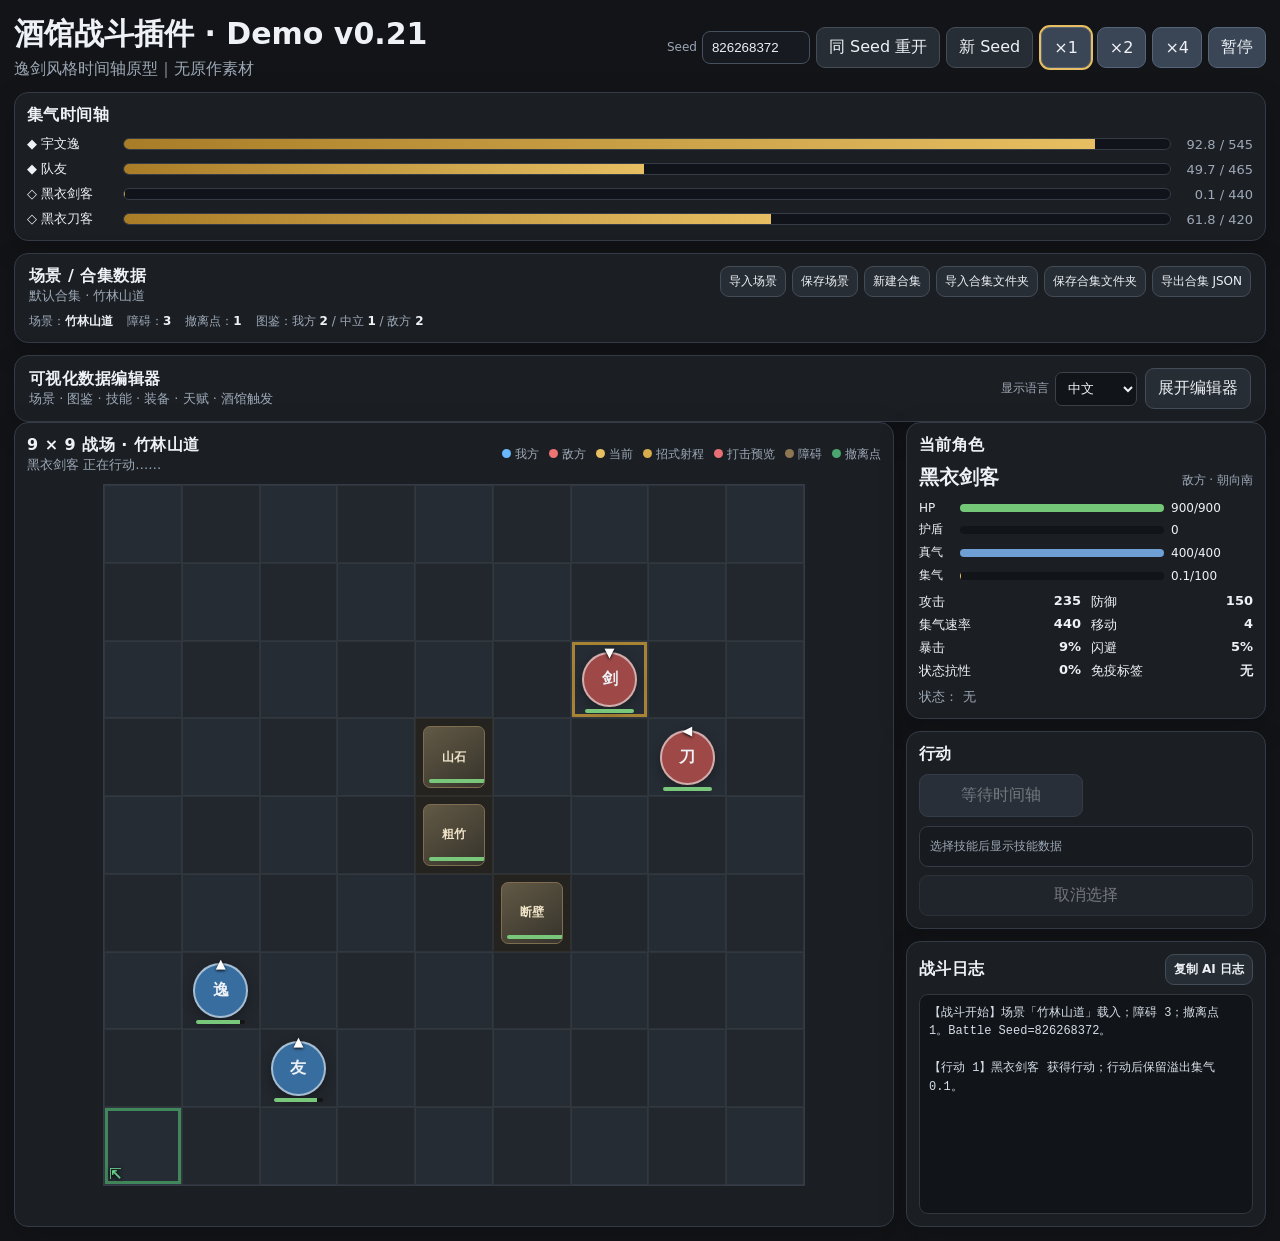
==== commit 4d444ac2: "Add files via upload" ====
--- a/battle/index.html
+++ b/battle/index.html
@@ -3,14 +3,14 @@
 <head>
   <meta charset="utf-8" />
   <meta name="viewport" content="width=device-width,initial-scale=1,maximum-scale=1,user-scalable=no" />
-  <title>酒馆战斗插件 Demo v0.17</title>
+  <title>酒馆战斗插件 Demo v0.21</title>
   <link rel="stylesheet" href="styles.css" />
 </head>
 <body>
   <div class="app-shell">
     <header class="topbar">
       <div>
-        <h1>酒馆战斗插件 · Demo v0.17</h1>
+        <h1>酒馆战斗插件 · Demo v0.21</h1>
         <p>逸剑风格时间轴原型｜无原作素材</p>
       </div>
       <div class="top-controls">
--- a/battle/styles.css
+++ b/battle/styles.css
@@ -892,3 +892,16 @@
   margin-top:8px;
   min-height:280px;
 }
+
+
+/* v0.20：批量AI / 角色整套 */
+.batch-preview,.bundle-preview{display:flex;flex-direction:column;gap:7px;margin-top:8px}
+.batch-preview-item{display:flex;align-items:flex-start;gap:9px;padding:9px 10px;border:1px solid #394550;border-radius:9px;background:#171d22;cursor:pointer}
+.batch-preview-item input{margin-top:4px}
+.batch-preview-item span,.bundle-item{display:flex;flex-direction:column;min-width:0}
+.batch-preview-item small,.bundle-item small{color:#9db6cc;font-size:10px;margin-top:2px}
+.batch-preview-item em,.bundle-item em{color:var(--muted);font-size:11px;font-style:normal;margin-top:4px}
+.bundle-section{padding:9px;border:1px solid #36414b;border-radius:9px;background:#12171c}
+.bundle-section h4{margin:0 0 7px}
+.bundle-item{padding:6px 7px;border-radius:7px;background:#1a2026;margin-top:5px}
+.bundle-defaults{margin-top:8px;padding:8px 10px;border-left:3px solid #6b815e;background:#151b16;color:var(--muted);font-size:11px}
